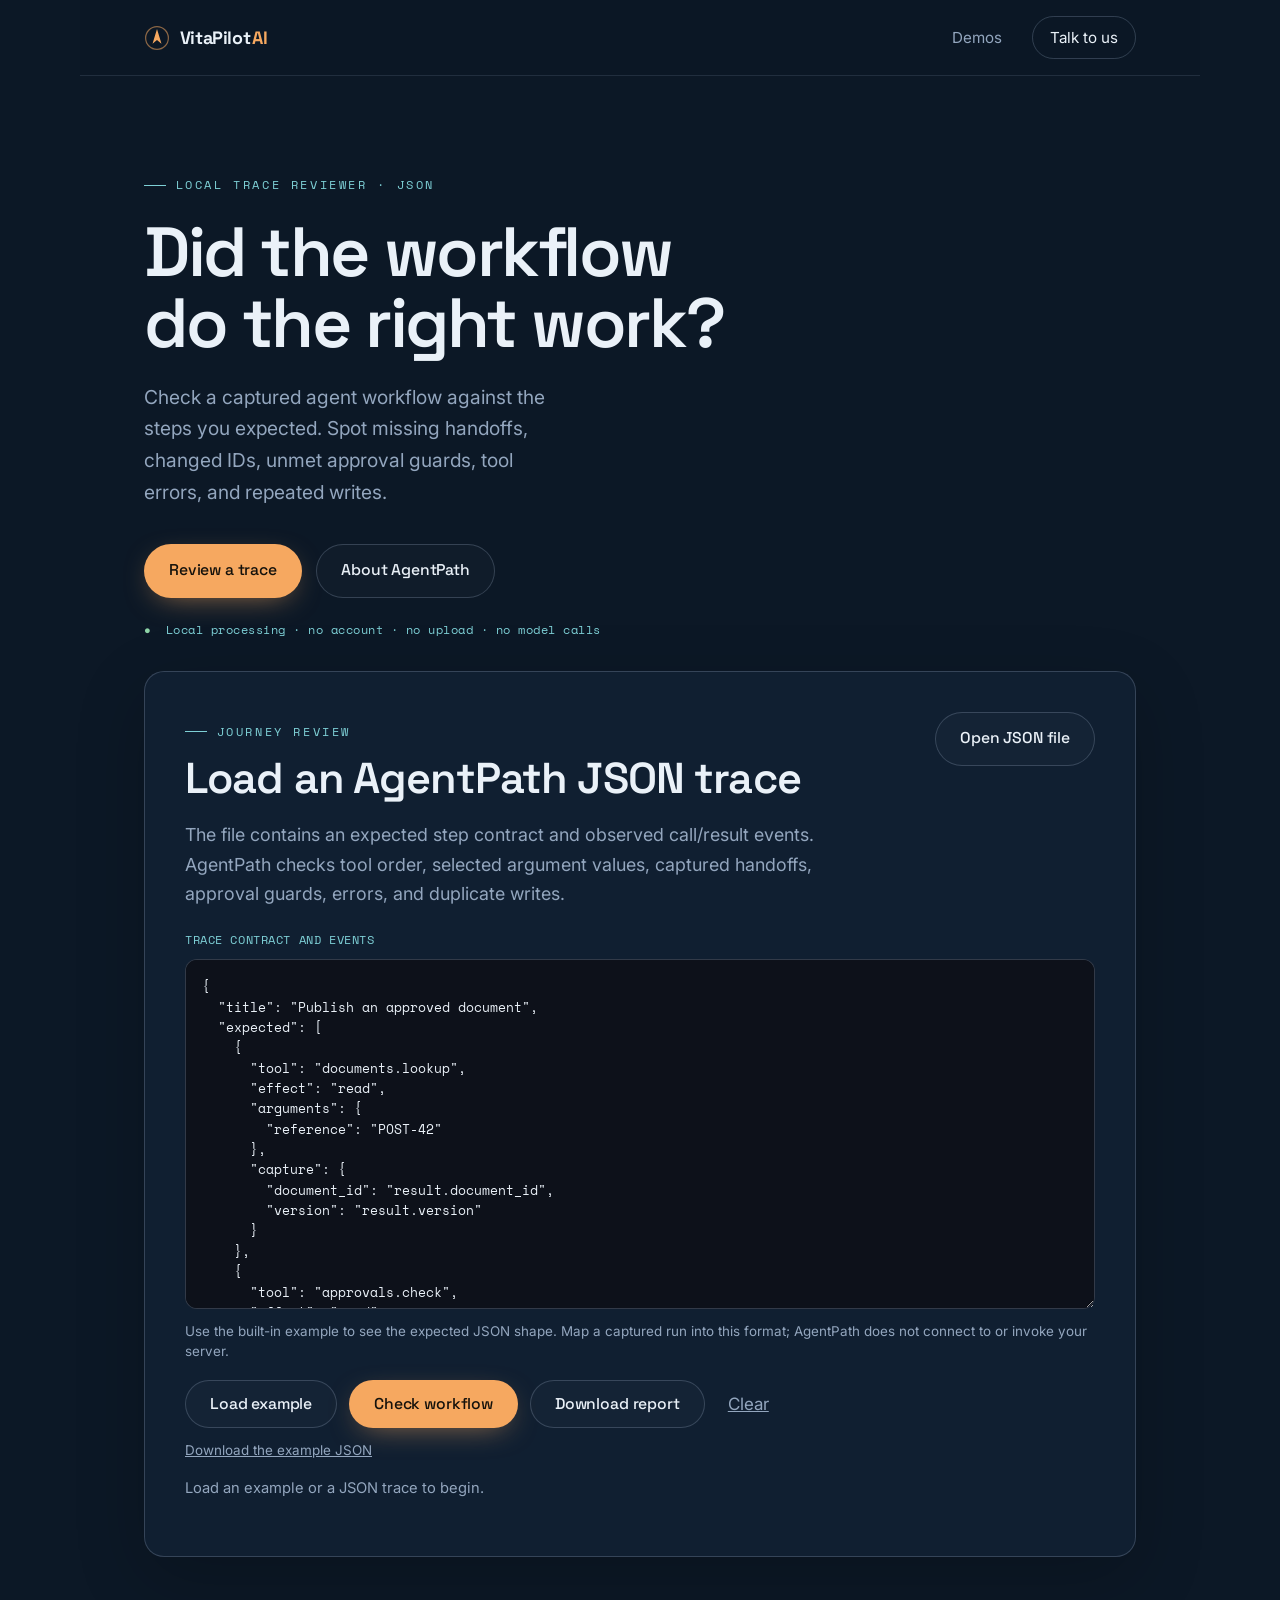
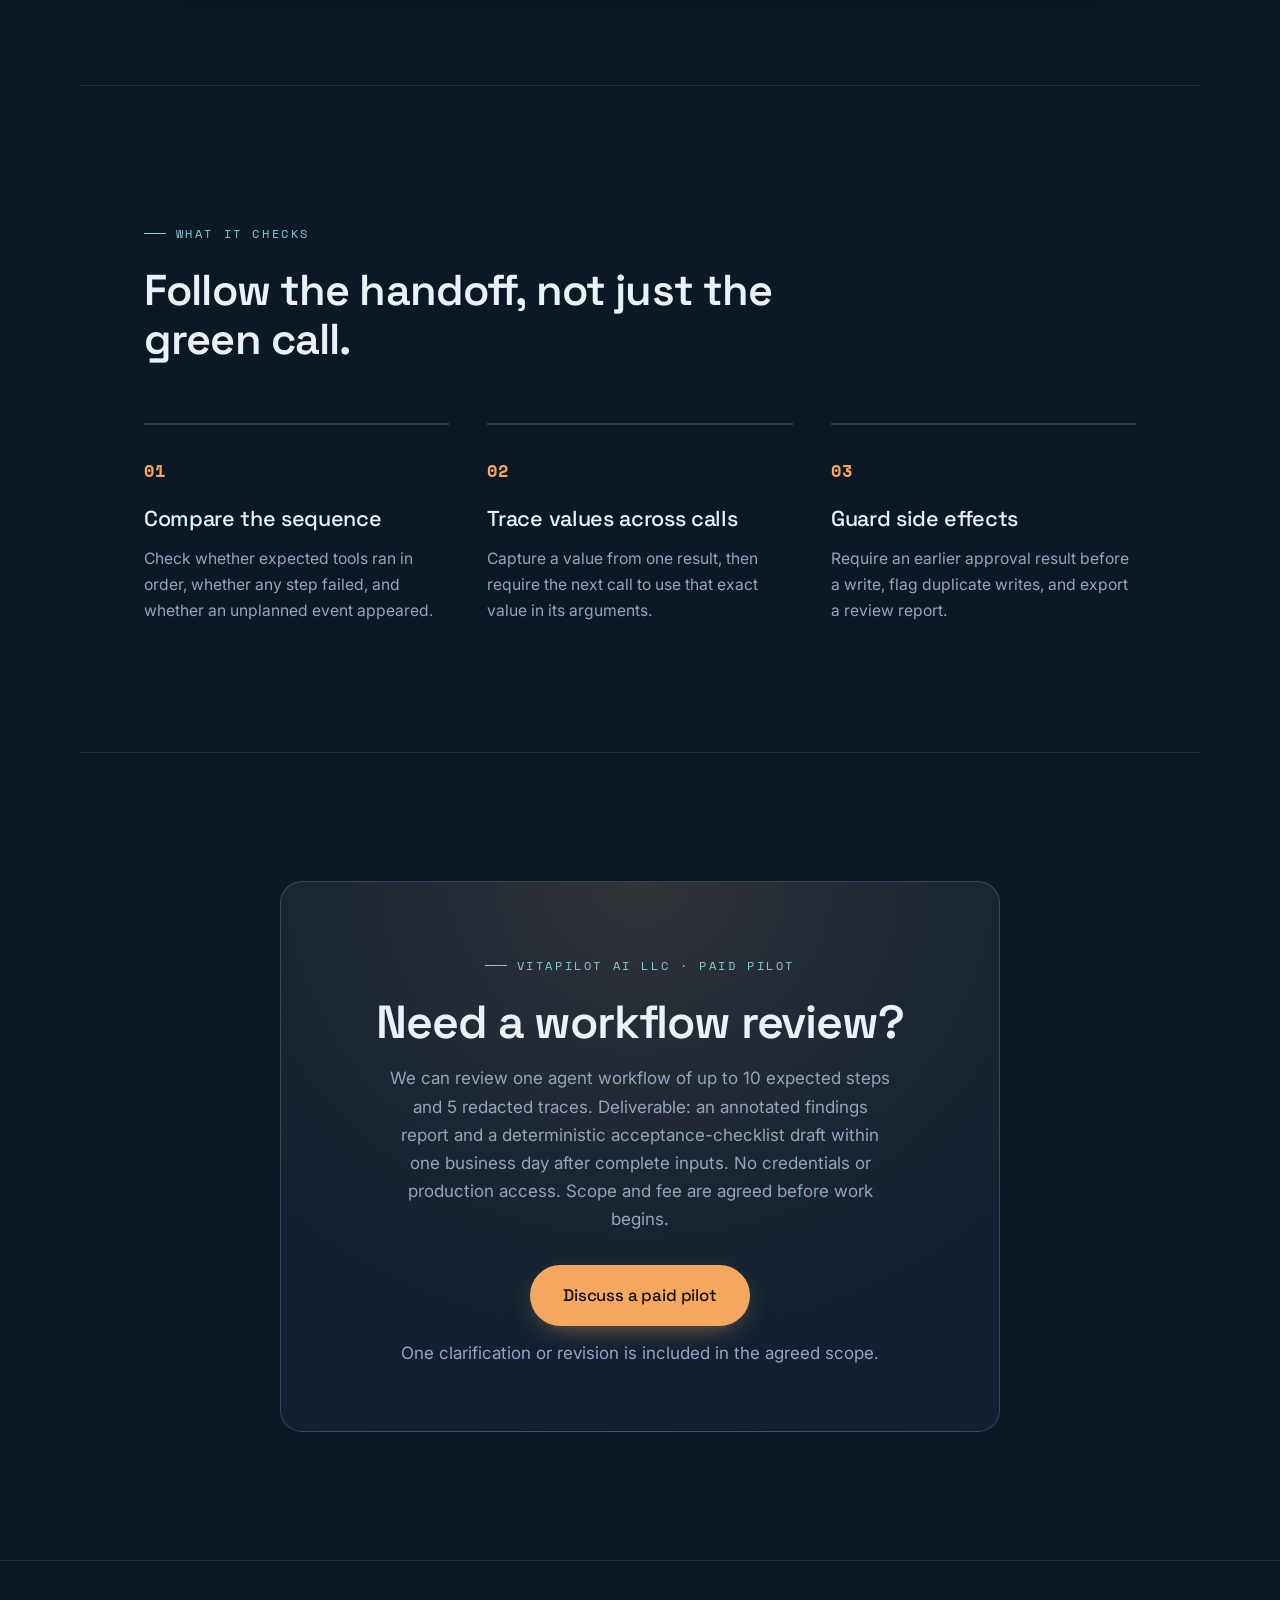
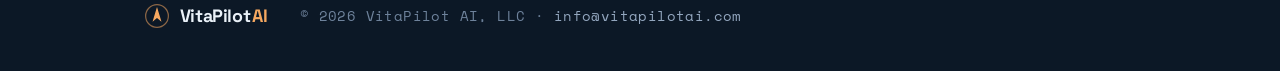
==== demos/agentpath/index.html @ 2415b014 "Add AgentPath workflow trace reviewer" ====
<!doctype html>
<html lang="en">
<head>
  <meta charset="utf-8" />
  <meta name="viewport" content="width=device-width, initial-scale=1" />
  <meta name="description" content="Review an agent workflow trace against an expected sequence, data handoffs, approval guards, and write actions. Runs locally in your browser." />
  <title>AgentPath — VitaPilot AI</title>
  <link rel="icon" href="data:image/svg+xml,%3Csvg xmlns='http://www.w3.org/2000/svg' viewBox='0 0 32 32'%3E%3Ccircle cx='16' cy='16' r='14' fill='none' stroke='%23F6A860' stroke-width='2'/%3E%3Cpath d='M16 6 L21 22 L16 18 L11 22 Z' fill='%23F6A860'/%3E%3C/svg%3E" />
  <link rel="preconnect" href="https://fonts.googleapis.com" />
  <link rel="preconnect" href="https://fonts.gstatic.com" crossorigin />
  <link href="https://fonts.googleapis.com/css2?family=Space+Grotesk:wght@400;500;600;700&family=Inter:wght@400;500;600&family=Space+Mono:wght@400;700&display=swap" rel="stylesheet" />
  <link rel="stylesheet" href="../../styles.css" />
  <link rel="stylesheet" href="app.css" />
</head>
<body>
  <a class="skip" href="#main">Skip to content</a>
  <header class="nav" id="top">
    <a class="brand" href="../../index.html" aria-label="VitaPilot AI home">
      <svg class="brand-mark" viewBox="0 0 32 32" aria-hidden="true">
        <circle cx="16" cy="16" r="14" fill="none" stroke="currentColor" stroke-width="1.5" opacity="0.55" />
        <path d="M16 5 L21.5 23 L16 18.6 L10.5 23 Z" fill="currentColor" />
      </svg>
      <span class="brand-name">VitaPilot<span class="brand-ai">AI</span></span>
    </a>
    <nav class="nav-links" aria-label="Primary">
      <a href="../../demos.html">Demos</a>
      <a href="../../index.html#contact" class="nav-cta">Talk to us</a>
    </nav>
  </header>

  <main id="main">
    <section class="hero hero-simple">
      <div class="hero-inner">
        <div class="hero-copy">
          <p class="eyebrow"><span class="tick"></span>Local trace reviewer · JSON</p>
          <h1 class="hero-title">Did the workflow<br />do the right work?</h1>
          <p class="hero-sub">Check a captured agent workflow against the steps you expected. Spot missing handoffs, changed IDs, unmet approval guards, tool errors, and repeated writes.</p>
          <div class="hero-actions">
            <a class="btn btn-primary" href="#review">Review a trace</a>
            <a class="btn btn-ghost" href="../../demos.html#agentpath">About AgentPath</a>
          </div>
          <p class="privacy-note"><span aria-hidden="true">●</span> Local processing · no account · no upload · no model calls</p>
        </div>
      </div>
    </section>

    <section class="section tool-section" id="review" aria-labelledby="review-title">
      <div class="tool-panel">
        <div class="tool-heading">
          <div>
            <p class="eyebrow"><span class="tick"></span>Journey review</p>
            <h2 class="section-title" id="review-title">Load an AgentPath JSON trace</h2>
            <p class="section-lead">The file contains an expected step contract and observed call/result events. AgentPath checks tool order, selected argument values, captured handoffs, approval guards, errors, and duplicate writes.</p>
          </div>
          <label class="file-button btn btn-ghost" for="file-input">Open JSON file</label>
          <input id="file-input" type="file" accept=".json,application/json" />
        </div>

        <label class="field-label" for="trace-input">Trace contract and events</label>
        <textarea id="trace-input" spellcheck="false" aria-describedby="format-note" placeholder="Load the built-in scenario or paste an AgentPath JSON document."></textarea>
        <p class="format-note" id="format-note">Use the built-in example to see the expected JSON shape. Map a captured run into this format; AgentPath does not connect to or invoke your server.</p>

        <div class="tool-actions">
          <button class="btn btn-ghost" id="load-sample" type="button">Load example</button>
          <button class="btn btn-primary" id="check-button" type="button">Check workflow</button>
          <button class="btn btn-ghost" id="download-report" type="button" disabled>Download report</button>
          <button class="text-button" id="clear-button" type="button">Clear</button>
        </div>
        <p class="format-note"><a href="sample-trace.json" download>Download the example JSON</a></p>
        <p class="tool-status" id="status" role="status" aria-live="polite">Load an example or a JSON trace to begin.</p>

        <section class="results hidden" id="results" aria-labelledby="results-title">
          <div class="results-head">
            <div>
              <p class="eyebrow"><span class="tick"></span>Review result</p>
              <h3 id="results-title">Workflow findings</h3>
            </div>
            <div class="score" id="score"><strong>—</strong><span>steps checked</span></div>
          </div>
          <div class="metric-grid" id="metrics"></div>
          <div class="issues-wrap">
            <h3>Findings</h3>
            <ul class="issue-list" id="issue-list"></ul>
          </div>
          <div class="preview-wrap">
            <div class="preview-heading">
              <h3>Observed sequence</h3>
              <span id="run-name" class="format-pill">Trace</span>
            </div>
            <div class="table-scroll">
              <table>
                <thead><tr><th>#</th><th>Expected / observed tool</th><th>Effect</th><th>Outcome</th></tr></thead>
                <tbody id="event-rows"></tbody>
              </table>
            </div>
          </div>
          <p class="disclosure">A passing report means the trace matched the checks you supplied. It does not prove the tool's real-world effect, correctness, safety, or authorization.</p>
        </section>
      </div>
    </section>

    <section class="section approach how-section">
      <div class="section-head">
        <p class="eyebrow"><span class="tick"></span>What it checks</p>
        <h2 class="section-title">Follow the handoff, not just the green call.</h2>
      </div>
      <ol class="steps">
        <li class="step">
          <span class="step-no">01</span>
          <div class="step-body">
            <h3>Compare the sequence</h3>
            <p>Check whether expected tools ran in order, whether any step failed, and whether an unplanned event appeared.</p>
          </div>
        </li>
        <li class="step">
          <span class="step-no">02</span>
          <div class="step-body">
            <h3>Trace values across calls</h3>
            <p>Capture a value from one result, then require the next call to use that exact value in its arguments.</p>
          </div>
        </li>
        <li class="step">
          <span class="step-no">03</span>
          <div class="step-body">
            <h3>Guard side effects</h3>
            <p>Require an earlier approval result before a write, flag duplicate writes, and export a review report.</p>
          </div>
        </li>
      </ol>
    </section>

    <section class="section contact" id="pilot">
      <div class="contact-inner">
        <p class="eyebrow"><span class="tick"></span>VitaPilot AI LLC · paid pilot</p>
        <h2 class="contact-title">Need a workflow review?</h2>
        <p class="contact-lead">We can review one agent workflow of up to 10 expected steps and 5 redacted traces. Deliverable: an annotated findings report and a deterministic acceptance-checklist draft within one business day after complete inputs. No credentials or production access. Scope and fee are agreed before work begins.</p>
        <a class="btn btn-primary btn-lg" href="mailto:info@vitapilotai.com?subject=AgentPath%20workflow%20review%20pilot%20%E2%80%94%20VitaPilot%20AI">Discuss a paid pilot</a>
        <p class="contact-email">One clarification or revision is included in the agreed scope.</p>
      </div>
    </section>
  </main>

  <footer class="footer">
    <div class="footer-inner">
      <a class="brand" href="../../index.html" aria-label="VitaPilot AI home">
        <svg class="brand-mark" viewBox="0 0 32 32" aria-hidden="true">
          <circle cx="16" cy="16" r="14" fill="none" stroke="currentColor" stroke-width="1.5" opacity="0.55" />
          <path d="M16 5 L21.5 23 L16 18.6 L10.5 23 Z" fill="currentColor" />
        </svg>
        <span class="brand-name">VitaPilot<span class="brand-ai">AI</span></span>
      </a>
      <p class="footer-legal">© <span id="year">2026</span> VitaPilot AI, LLC · <a href="mailto:info@vitapilotai.com">info@vitapilotai.com</a></p>
    </div>
  </footer>
  <script src="app.js"></script>
</body>
</html>
---- styles.css ----
/* =========================================================
   VitaPilot AI — "dusk flight" navigation identity
   ========================================================= */
:root {
  --ink:      #0C1826;
  --ink-2:    #101F31;
  --ink-3:    #17293E;
  --line:     rgba(147, 166, 190, 0.16);
  --line-2:   rgba(147, 166, 190, 0.28);
  --glow:     #F6A860;   /* horizon amber — primary accent */
  --glow-2:   #FFC98B;
  --sky:      #7ED0D6;   /* calm teal — secondary accent   */
  --text:     #EAF1F8;
  --muted:    #93A6BE;
  --muted-2:  #6E829B;

  --maxw: 1120px;
  --pad: clamp(1.25rem, 5vw, 4rem);

  --font-display: "Space Grotesk", system-ui, sans-serif;
  --font-body: "Inter", system-ui, sans-serif;
  --font-mono: "Space Mono", ui-monospace, monospace;
}

* { box-sizing: border-box; }

html { scroll-behavior: smooth; }

body {
  margin: 0;
  background: var(--ink);
  color: var(--text);
  font-family: var(--font-body);
  font-size: 17px;
  line-height: 1.65;
  -webkit-font-smoothing: antialiased;
  text-rendering: optimizeLegibility;
  overflow-x: hidden;
}

/* subtle starfield / instrument grain */
body::before {
  content: "";
  position: fixed;
  inset: 0;
  pointer-events: none;
  z-index: 0;
  background:
    radial-gradient(1px 1px at 20% 30%, rgba(255,255,255,0.10) 50%, transparent 51%),
    radial-gradient(1px 1px at 70% 65%, rgba(255,255,255,0.07) 50%, transparent 51%),
    radial-gradient(1px 1px at 45% 85%, rgba(255,255,255,0.06) 50%, transparent 51%),
    radial-gradient(1px 1px at 88% 18%, rgba(255,255,255,0.08) 50%, transparent 51%);
  background-size: 480px 480px, 620px 620px, 540px 540px, 700px 700px;
}

img, svg { max-width: 100%; }

a { color: inherit; }

.skip {
  position: absolute;
  left: -999px;
  top: 0;
  background: var(--glow);
  color: #14110b;
  padding: .6rem 1rem;
  border-radius: 8px;
  z-index: 100;
}
.skip:focus { left: 1rem; top: 1rem; }

:focus-visible {
  outline: 2px solid var(--sky);
  outline-offset: 3px;
  border-radius: 4px;
}

/* ---------- shared layout ---------- */
.section {
  position: relative;
  z-index: 1;
  max-width: var(--maxw);
  margin: 0 auto;
  padding: clamp(4.5rem, 10vw, 8rem) var(--pad);
}

.section-head { max-width: 720px; margin-bottom: clamp(2.5rem, 5vw, 3.75rem); }

.eyebrow {
  display: inline-flex;
  align-items: center;
  gap: .6rem;
  font-family: var(--font-mono);
  font-size: .74rem;
  letter-spacing: .22em;
  text-transform: uppercase;
  color: var(--sky);
  margin: 0 0 1.4rem;
}
.eyebrow .tick {
  width: 22px; height: 1px;
  background: var(--sky);
  display: inline-block;
}

.section-title {
  font-family: var(--font-display);
  font-weight: 600;
  font-size: clamp(1.7rem, 4vw, 2.7rem);
  line-height: 1.12;
  letter-spacing: -0.02em;
  margin: 0 0 1.1rem;
}

.section-lead {
  color: var(--muted);
  font-size: clamp(1rem, 1.6vw, 1.12rem);
  margin: 0;
}

/* ---------- buttons ---------- */
.btn {
  display: inline-flex;
  align-items: center;
  justify-content: center;
  font-family: var(--font-display);
  font-weight: 500;
  font-size: .98rem;
  letter-spacing: -0.01em;
  padding: .82rem 1.5rem;
  border-radius: 999px;
  text-decoration: none;
  border: 1px solid transparent;
  transition: transform .18s ease, background .18s ease, border-color .18s ease, color .18s ease;
}
.btn-primary {
  background: var(--glow);
  color: #14110b;
  box-shadow: 0 8px 30px -12px rgba(246, 168, 96, 0.7);
}
.btn-primary:hover { background: var(--glow-2); transform: translateY(-2px); }
.btn-ghost {
  color: var(--text);
  border-color: var(--line-2);
  background: rgba(255,255,255,0.02);
}
.btn-ghost:hover { border-color: var(--sky); color: var(--sky); transform: translateY(-2px); }
.btn-lg { padding: 1rem 2rem; font-size: 1.05rem; }

/* ---------- nav ---------- */
.nav {
  position: sticky;
  top: 0;
  z-index: 20;
  display: flex;
  align-items: center;
  justify-content: space-between;
  gap: 1rem;
  padding: 1rem var(--pad);
  max-width: var(--maxw);
  margin: 0 auto;
  background: rgba(12, 24, 38, 0.72);
  backdrop-filter: blur(12px);
  border-bottom: 1px solid var(--line);
}
.brand {
  display: inline-flex;
  align-items: center;
  gap: .6rem;
  text-decoration: none;
  color: var(--glow);
  font-family: var(--font-display);
  font-weight: 700;
}
.brand-mark { width: 26px; height: 26px; }
.brand-name { color: var(--text); font-size: 1.12rem; letter-spacing: -0.02em; }
.brand-ai { color: var(--glow); margin-left: 2px; }

.nav-links { display: flex; align-items: center; gap: 1.9rem; }
.nav-links a {
  text-decoration: none;
  color: var(--muted);
  font-size: .95rem;
  transition: color .16s ease;
}
.nav-links a:hover { color: var(--text); }
.nav-cta {
  color: var(--text) !important;
  border: 1px solid var(--line-2);
  padding: .5rem 1.05rem;
  border-radius: 999px;
}
.nav-cta:hover { border-color: var(--glow); color: var(--glow) !important; }

/* ---------- hero ---------- */
.hero {
  position: relative;
  z-index: 1;
  max-width: var(--maxw);
  margin: 0 auto;
  padding: clamp(3rem, 7vw, 6rem) var(--pad) 0;
}
.hero-inner {
  display: grid;
  grid-template-columns: 1.05fr 0.95fr;
  gap: clamp(2rem, 5vw, 4rem);
  align-items: center;
}
.eyebrow { animation: rise .7s ease both; }
.hero-title {
  font-family: var(--font-display);
  font-weight: 600;
  font-size: clamp(2.5rem, 6.4vw, 4.35rem);
  line-height: 1.02;
  letter-spacing: -0.035em;
  margin: 0 0 1.4rem;
  animation: rise .7s ease .05s both;
}
.hero-sub {
  color: var(--muted);
  font-size: clamp(1.02rem, 1.7vw, 1.2rem);
  max-width: 34ch;
  margin: 0 0 2.2rem;
  animation: rise .7s ease .12s both;
}
.hero-actions { display: flex; flex-wrap: wrap; gap: .9rem; animation: rise .7s ease .2s both; }

.hero-instrument {
  position: relative;
  display: flex;
  justify-content: center;
}
.flightpath { width: 100%; max-width: 460px; height: auto; }

/* instrument typography */
.readout {
  font-family: var(--font-mono);
  font-size: 11px;
  letter-spacing: .12em;
  fill: var(--muted);
}
.node-label {
  font-family: var(--font-mono);
  font-size: 10px;
  letter-spacing: .18em;
  fill: var(--muted);
}
.horizon-line { stroke: var(--line-2); stroke-width: 1; stroke-dasharray: 2 6; }
.node.origin { fill: var(--sky); }

/* flight-path draw-in */
.route {
  stroke-dashoffset: 0;
  animation: dash 2.6s linear infinite;
}
.marker {
  offset-path: path("M70 350 C 150 330, 210 250, 250 190 S 340 90, 400 96");
  offset-rotate: auto;
  offset-distance: 0%;
  animation: fly 4.2s cubic-bezier(.5, 0, .3, 1) infinite;
}
@keyframes dash { to { stroke-dashoffset: -60; } }
@keyframes fly {
  0%   { offset-distance: 0%;   opacity: 0; }
  8%   { opacity: 1; }
  92%  { opacity: 1; }
  100% { offset-distance: 100%; opacity: 0; }
}

/* readout strip */
.readout-strip {
  display: grid;
  grid-template-columns: repeat(3, 1fr);
  gap: 1px;
  margin-top: clamp(3rem, 6vw, 5rem);
  border: 1px solid var(--line);
  border-radius: 14px;
  overflow: hidden;
  background: var(--line);
}
.readout-item {
  background: var(--ink-2);
  padding: 1.35rem 1.5rem;
}
.readout-key {
  display: block;
  font-family: var(--font-mono);
  font-size: .72rem;
  letter-spacing: .18em;
  text-transform: uppercase;
  color: var(--glow);
  margin-bottom: .4rem;
}
.readout-val { color: var(--muted); font-size: .95rem; }

/* ---------- simple / single-column hero (demo pages) ---------- */
.hero-simple .hero-inner { grid-template-columns: 1fr; }
.hero-simple .hero-copy { max-width: 640px; }

/* ---------- capabilities grid ---------- */
.grid { list-style: none; margin: 0; padding: 0; }
.cards {
  display: grid;
  grid-template-columns: repeat(4, 1fr);
  gap: 1px;
  background: var(--line);
  border: 1px solid var(--line);
  border-radius: 16px;
  overflow: hidden;
}
.cards-3 { grid-template-columns: repeat(3, 1fr); }
.card {
  background: var(--ink-2);
  padding: 1.75rem 1.6rem 1.9rem;
  transition: background .2s ease, transform .2s ease;
}
.card:hover { background: var(--ink-3); }
.card-tag {
  display: inline-block;
  font-family: var(--font-mono);
  font-size: .66rem;
  letter-spacing: .18em;
  text-transform: uppercase;
  color: var(--sky);
  margin-bottom: 1.1rem;
  padding-bottom: .35rem;
  border-bottom: 1px solid var(--line-2);
}
.card h3 {
  font-family: var(--font-display);
  font-weight: 500;
  font-size: 1.14rem;
  letter-spacing: -0.01em;
  margin: 0 0 .55rem;
}
.card p { color: var(--muted); font-size: .93rem; margin: 0; }

/* ---------- approach / steps ---------- */
.approach { border-top: 1px solid var(--line); }
.steps {
  list-style: none;
  margin: 0;
  padding: 0;
  display: grid;
  grid-template-columns: repeat(3, 1fr);
  gap: clamp(1.5rem, 3vw, 2.5rem);
  counter-reset: step;
}
.step {
  position: relative;
  padding-top: 2rem;
  border-top: 2px solid var(--line-2);
}
.step-no {
  font-family: var(--font-mono);
  font-weight: 700;
  font-size: 1.05rem;
  color: var(--glow);
  letter-spacing: .05em;
}
.step-body h3 {
  font-family: var(--font-display);
  font-weight: 500;
  font-size: 1.35rem;
  letter-spacing: -0.015em;
  margin: 1rem 0 .6rem;
}
.step-body p { color: var(--muted); margin: 0; font-size: .98rem; }

/* ---------- who we help ---------- */
.who { border-top: 1px solid var(--line); }
.audience {
  list-style: none;
  margin: 0;
  padding: 0;
  display: flex;
  flex-wrap: wrap;
  gap: .8rem;
}
.audience li {
  font-family: var(--font-display);
  font-size: clamp(1rem, 2.2vw, 1.35rem);
  font-weight: 500;
  letter-spacing: -0.01em;
  padding: .55rem 1.25rem;
  border: 1px solid var(--line-2);
  border-radius: 999px;
  color: var(--text);
  transition: border-color .18s ease, color .18s ease;
}
.audience li:hover { border-color: var(--glow); color: var(--glow); }

/* ---------- mission ---------- */
.mission {
  border-top: 1px solid var(--line);
  text-align: center;
}
.mission-quote { margin: 0 auto; max-width: 800px; }
.mission-quote p {
  font-family: var(--font-display);
  font-weight: 400;
  font-size: clamp(1.5rem, 3.6vw, 2.35rem);
  line-height: 1.32;
  letter-spacing: -0.02em;
  margin: 0 0 1.6rem;
}
.mission-quote em { color: var(--glow); font-style: normal; }
.mission-quote footer {
  font-family: var(--font-mono);
  font-size: .78rem;
  letter-spacing: .2em;
  text-transform: uppercase;
  color: var(--muted-2);
}

/* ---------- contact ---------- */
.contact {
  text-align: center;
  border-top: 1px solid var(--line);
}
.contact-inner {
  position: relative;
  max-width: 720px;
  margin: 0 auto;
  padding: clamp(2.5rem, 5vw, 4rem);
  border-radius: 22px;
  border: 1px solid var(--line-2);
  background:
    radial-gradient(120% 140% at 50% 0%, rgba(246,168,96,0.14), transparent 60%),
    var(--ink-2);
  overflow: hidden;
}
.contact .eyebrow { justify-content: center; }
.contact-title {
  font-family: var(--font-display);
  font-weight: 600;
  font-size: clamp(1.8rem, 4.5vw, 2.9rem);
  letter-spacing: -0.025em;
  line-height: 1.1;
  margin: 0 0 1rem;
}
.contact-lead { color: var(--muted); max-width: 46ch; margin: 0 auto 2rem; }
.contact-email { margin: 1.5rem 0 0; }
.contact-email a {
  font-family: var(--font-mono);
  color: var(--sky);
  text-decoration: none;
  font-size: .95rem;
  letter-spacing: .04em;
}
.contact-email a:hover { text-decoration: underline; }
.contact-address {
  font-style: normal;
  color: var(--muted-2);
  font-size: .9rem;
  line-height: 1.55;
  margin-top: 1.1rem;
}

/* ---------- footer ---------- */
.footer {
  position: relative;
  z-index: 1;
  border-top: 1px solid var(--line);
}
.footer-inner {
  max-width: var(--maxw);
  margin: 0 auto;
  padding: 2.5rem var(--pad);
  display: flex;
  flex-wrap: wrap;
  align-items: center;
  gap: 1rem 2rem;
}
.footer-mid { flex: 1 1 240px; }
.footer-tag { color: var(--muted); margin: 0; }
.footer-address {
  font-style: normal;
  color: var(--muted-2);
  font-size: .82rem;
  font-family: var(--font-mono);
  letter-spacing: .02em;
  margin-top: .4rem;
}
.footer-legal {
  color: var(--muted-2);
  font-size: .85rem;
  margin: 0;
  font-family: var(--font-mono);
  letter-spacing: .03em;
}
.footer-legal a { color: var(--muted); text-decoration: none; }
.footer-legal a:hover { color: var(--sky); }

/* ---------- scroll reveal ---------- */
.reveal { opacity: 0; transform: translateY(22px); transition: opacity .7s ease, transform .7s ease; }
.reveal.in { opacity: 1; transform: none; }

@keyframes rise {
  from { opacity: 0; transform: translateY(18px); }
  to   { opacity: 1; transform: none; }
}

/* ---------- responsive ---------- */
@media (max-width: 900px) {
  .hero-inner { grid-template-columns: 1fr; }
  .hero-instrument { order: -1; max-width: 420px; margin: 0 auto; }
  .hero-sub { max-width: 46ch; }
  .cards { grid-template-columns: repeat(2, 1fr); }
  .steps { grid-template-columns: 1fr; gap: 0; }
  .step { border-top: none; border-left: 2px solid var(--line-2); padding: 0 0 2rem 1.5rem; }
  .step:last-child { padding-bottom: 0; }
}

@media (max-width: 560px) {
  .nav-links a:not(.nav-cta) { display: none; }
  .readout-strip { grid-template-columns: 1fr; }
  .cards { grid-template-columns: 1fr; }
}

@media (prefers-reduced-motion: reduce) {
  html { scroll-behavior: auto; }
  *, *::before, *::after {
    animation-duration: .001ms !important;
    animation-iteration-count: 1 !important;
    transition-duration: .001ms !important;
  }
  .reveal { opacity: 1; transform: none; }
}
---- demos/agentpath/app.css ----
.privacy-note { color: var(--sky); font: .78rem var(--font-mono); letter-spacing: .04em; margin: 1.4rem 0 0; }
.privacy-note span { color: #8ed4a7; font-size: .7rem; margin-right: .45rem; }
.tool-section { padding-top: 2rem; }
.tool-panel { background: var(--ink-2); border: 1px solid var(--line-2); border-radius: 20px; padding: clamp(1.25rem, 4vw, 2.5rem); box-shadow: 0 22px 70px rgba(0,0,0,.2); }
.tool-heading,.results-head,.preview-heading { display:flex; align-items:flex-start; justify-content:space-between; gap:1.5rem; }
.tool-heading { margin-bottom:1.4rem; }
.tool-heading .section-lead { max-width:62ch; }
.tool-heading .eyebrow,.results-head .eyebrow { margin-bottom:.8rem; }
.file-button { flex:0 0 auto; cursor:pointer; }
#file-input { position:absolute; width:1px; height:1px; opacity:0; overflow:hidden; }
.field-label { display:block; color:var(--sky); font: .72rem var(--font-mono); letter-spacing:.05em; text-transform:uppercase; margin:.7rem 0; }
#trace-input { display:block; width:100%; min-height:350px; resize:vertical; padding:1rem; color:var(--text); background:#0d111a; border:1px solid var(--line-2); border-radius:12px; font:.82rem/1.55 var(--font-mono); tab-size:2; }
#trace-input:focus { outline:2px solid var(--sky); outline-offset:2px; }
.format-note,.muted-line,.disclosure { color:var(--muted); font-size:.84rem; line-height:1.5; }
.format-note { margin:.7rem 0 0; }
.tool-status { min-height:1.5rem; margin:1rem 0; color:var(--muted); font-size:.92rem; }
.tool-status.error { color:#ffb6a8; }
.tool-status.success { color:#8ed4a7; }
.tool-actions { display:flex; flex-wrap:wrap; align-items:center; gap:.75rem; margin-top:1.1rem; }
.text-button { border:0; background:transparent; color:var(--muted); text-decoration:underline; padding:.7rem; cursor:pointer; font:inherit; }
.text-button:hover { color:var(--text); }
.results { border-top:1px solid var(--line); margin-top:1.6rem; padding-top:2rem; }
.hidden { display:none !important; }
.results-head { align-items:center; margin-bottom:1.4rem; }
.results-head h3,.issues-wrap h3,.preview-heading h3 { font-family:var(--font-display); margin:0; font-size:1.15rem; }
.score { display:flex; flex-direction:column; align-items:center; justify-content:center; min-width:112px; min-height:86px; padding:.7rem; border:1px solid var(--line-2); border-radius:14px; background:rgba(255,255,255,.025); text-align:center; }
.score strong { color:var(--glow); font:700 1.8rem var(--font-display); line-height:1.1; }
.score span { color:var(--muted); font-size:.72rem; }
.metric-grid { display:grid; grid-template-columns:repeat(4,minmax(0,1fr)); gap:.75rem; }
.metric { border:1px solid var(--line); border-radius:12px; padding:.9rem 1rem; background:rgba(255,255,255,.02); }
.metric strong { display:block; font:600 1.35rem var(--font-display); color:var(--text); }
.metric span { color:var(--muted); font-size:.78rem; }
.issues-wrap,.preview-wrap { margin-top:2rem; }
.issue-list { list-style:none; padding:0; margin:.9rem 0 0; display:grid; gap:.55rem; }
.issue-list li { display:flex; align-items:flex-start; gap:.7rem; padding:.75rem .9rem; border:1px solid var(--line); border-radius:10px; color:var(--muted); font-size:.9rem; }
.issue-list li.error { border-color:rgba(255,145,126,.45); }
.issue-list li.warning { border-color:rgba(246,168,96,.42); }
.issue-dot { flex:0 0 8px; height:8px; margin-top:.4rem; border-radius:50%; background:var(--glow); }
.issue-list li.error .issue-dot { background:#ff917e; }
.issue-list li.warning .issue-dot { background:#f6a860; }
.preview-heading { align-items:center; margin-bottom:.9rem; }
.format-pill { color:var(--sky); border:1px solid var(--line-2); border-radius:99px; padding:.3rem .7rem; font: .7rem var(--font-mono); text-transform:uppercase; }
.table-scroll { overflow:auto; max-height:440px; border:1px solid var(--line); border-radius:12px; }
.table-scroll table { border-collapse:collapse; width:100%; min-width:600px; font-size:.82rem; }
.table-scroll th,.table-scroll td { border-bottom:1px solid var(--line); border-right:1px solid var(--line); padding:.6rem .7rem; text-align:left; vertical-align:top; overflow-wrap:anywhere; }
.table-scroll th { position:sticky; top:0; z-index:1; background:var(--ink-3); color:var(--sky); font: .7rem var(--font-mono); text-transform:uppercase; letter-spacing:.04em; }
.table-scroll td { color:var(--muted); }
.table-scroll tr:last-child td { border-bottom:0; }
.table-scroll tr.row-error td:last-child { color:#ffb6a8; }
.table-scroll tr.row-warning td:last-child { color:#f6a860; }
.table-scroll tr.row-ok td:last-child { color:#8ed4a7; }
.disclosure { font-size:.78rem; margin:1rem 0 0; }
.how-section .step { border-color:var(--line-2); }
#pilot .contact-email { color:var(--muted); margin-top:.8rem; }
@media (max-width:760px) {
  .tool-heading,.results-head { flex-direction:column; align-items:stretch; }
  .metric-grid { grid-template-columns:repeat(2,minmax(0,1fr)); }
  .score { align-self:flex-start; min-height:70px; }
}
@media (max-width:420px) {
  .tool-actions { align-items:stretch; flex-direction:column; }
  .tool-actions .btn { width:100%; }
  .metric-grid { grid-template-columns:1fr 1fr; }
}
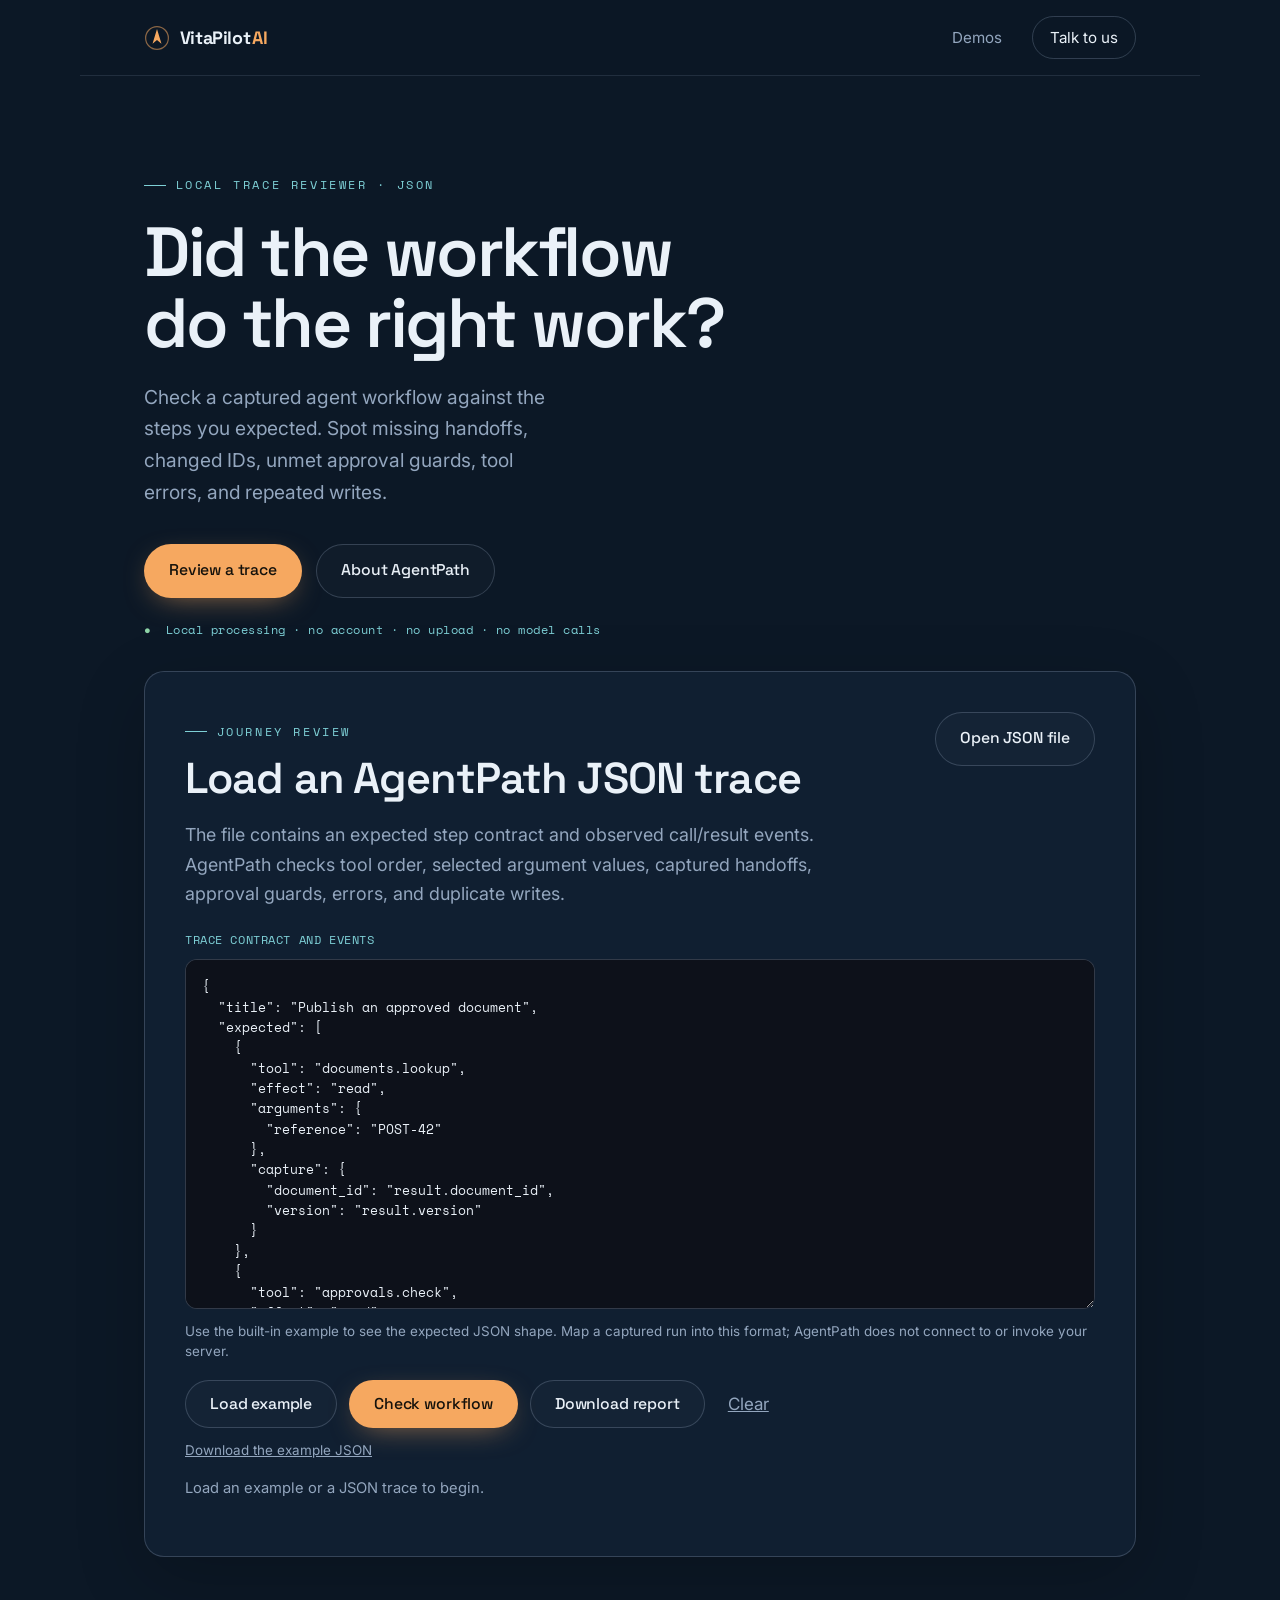
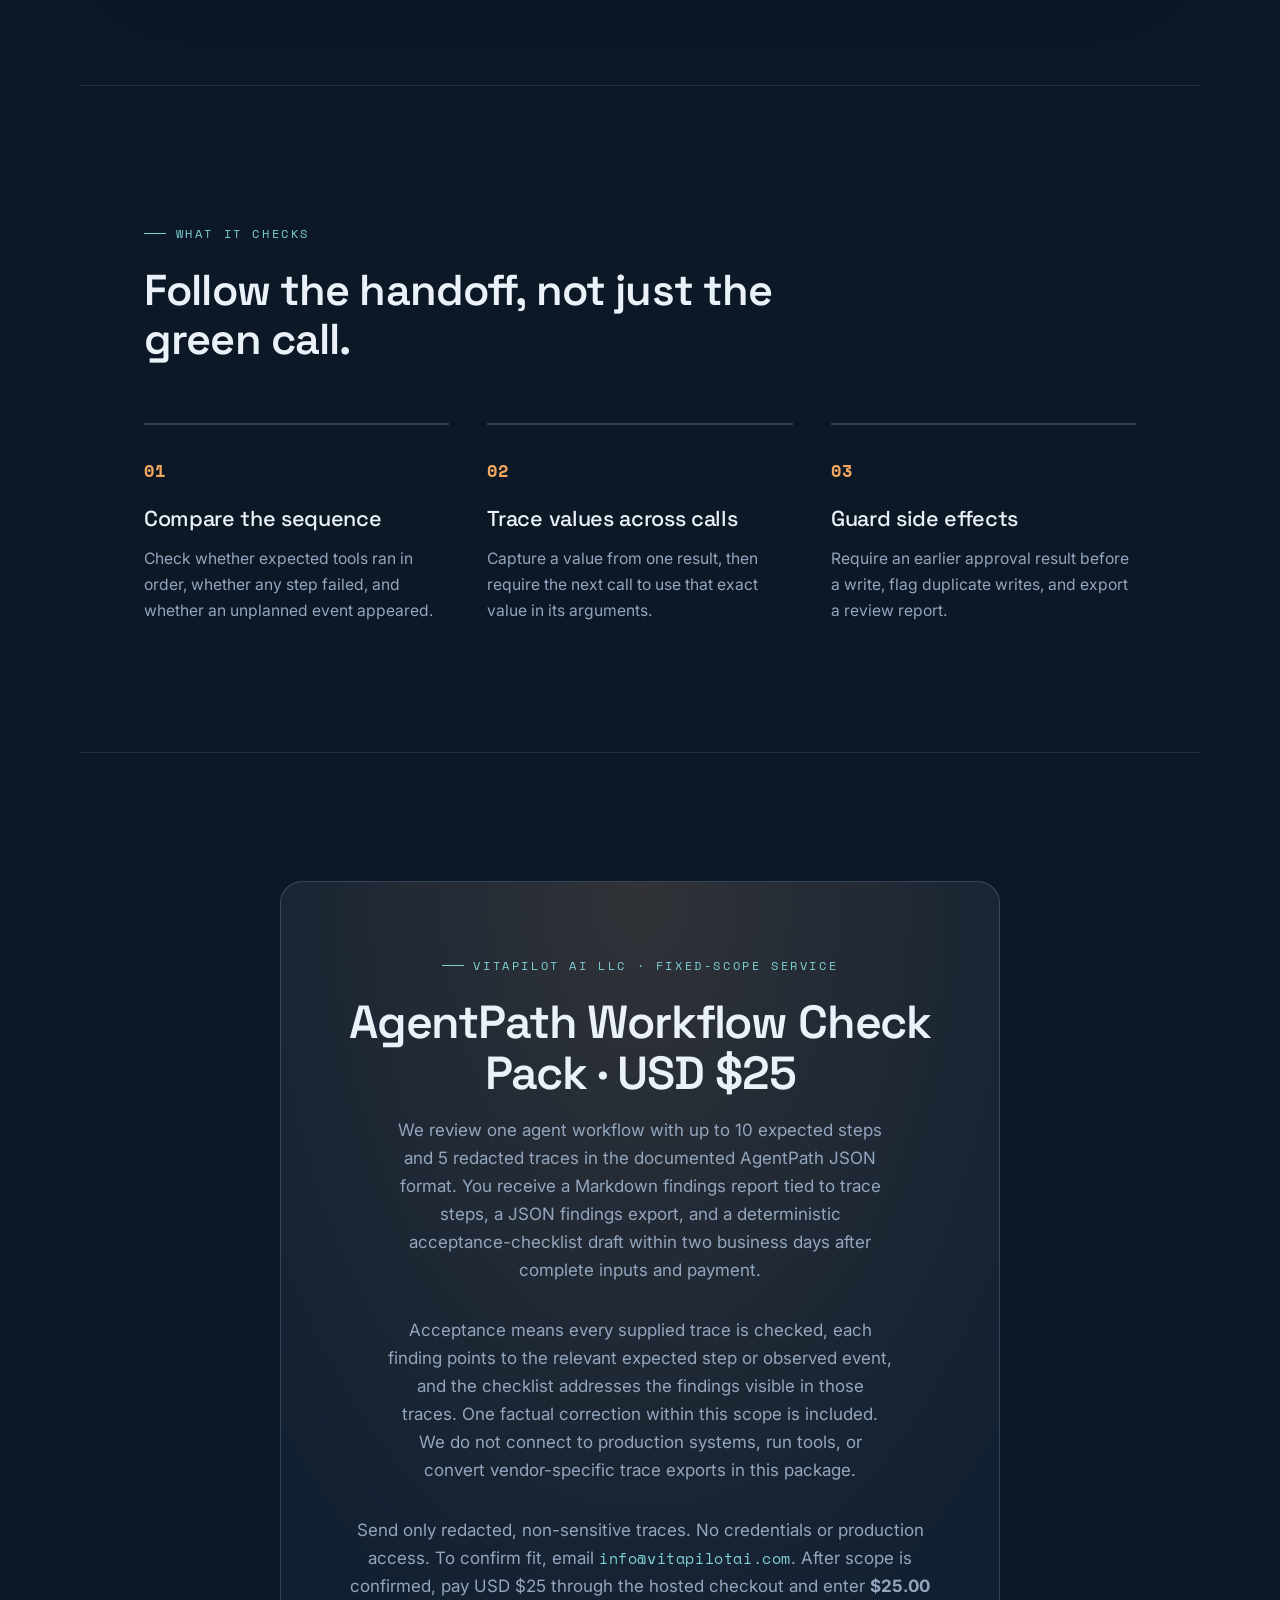
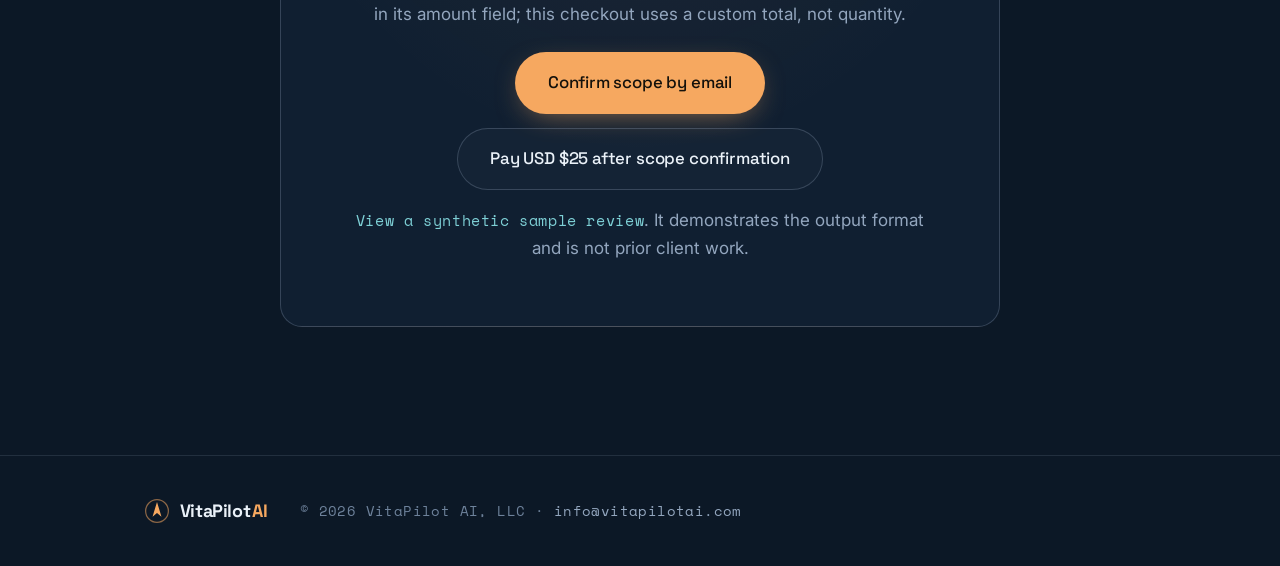
==== commit 913da0e5: "Add AgentPath workflow check pack offer" ====
--- a/demos/agentpath/index.html
+++ b/demos/agentpath/index.html
@@ -131,11 +131,16 @@
 
     <section class="section contact" id="pilot">
       <div class="contact-inner">
-        <p class="eyebrow"><span class="tick"></span>VitaPilot AI LLC · paid pilot</p>
-        <h2 class="contact-title">Need a workflow review?</h2>
-        <p class="contact-lead">We can review one agent workflow of up to 10 expected steps and 5 redacted traces. Deliverable: an annotated findings report and a deterministic acceptance-checklist draft within one business day after complete inputs. No credentials or production access. Scope and fee are agreed before work begins.</p>
-        <a class="btn btn-primary btn-lg" href="mailto:info@vitapilotai.com?subject=AgentPath%20workflow%20review%20pilot%20%E2%80%94%20VitaPilot%20AI">Discuss a paid pilot</a>
-        <p class="contact-email">One clarification or revision is included in the agreed scope.</p>
+        <p class="eyebrow"><span class="tick"></span>VitaPilot AI LLC · fixed-scope service</p>
+        <h2 class="contact-title">AgentPath Workflow Check Pack · USD $25</h2>
+        <p class="contact-lead">We review one agent workflow with up to 10 expected steps and 5 redacted traces in the documented AgentPath JSON format. You receive a Markdown findings report tied to trace steps, a JSON findings export, and a deterministic acceptance-checklist draft within two business days after complete inputs and payment.</p>
+        <p class="contact-lead">Acceptance means every supplied trace is checked, each finding points to the relevant expected step or observed event, and the checklist addresses the findings visible in those traces. One factual correction within this scope is included. We do not connect to production systems, run tools, or convert vendor-specific trace exports in this package.</p>
+        <p class="contact-email">Send only redacted, non-sensitive traces. No credentials or production access. To confirm fit, email <a href="mailto:info@vitapilotai.com?subject=AgentPath%20Workflow%20Check%20Pack%20%E2%80%94%20VitaPilot%20AI">info@vitapilotai.com</a>. After scope is confirmed, pay USD $25 through the hosted checkout and enter <strong>$25.00</strong> in its amount field; this checkout uses a custom total, not quantity.</p>
+        <div class="hero-actions" style="justify-content:center;margin-top:1.5rem">
+          <a class="btn btn-primary btn-lg" href="mailto:info@vitapilotai.com?subject=AgentPath%20Workflow%20Check%20Pack%20%E2%80%94%20VitaPilot%20AI">Confirm scope by email</a>
+          <a class="btn btn-ghost btn-lg" href="https://buy.stripe.com/3cIcN5dbJdxPbK7dgQfbq01">Pay USD $25 after scope confirmation</a>
+        </div>
+        <p class="contact-email" style="margin-top:1rem"><a href="sample-review.md">View a synthetic sample review</a>. It demonstrates the output format and is not prior client work.</p>
       </div>
     </section>
   </main>
